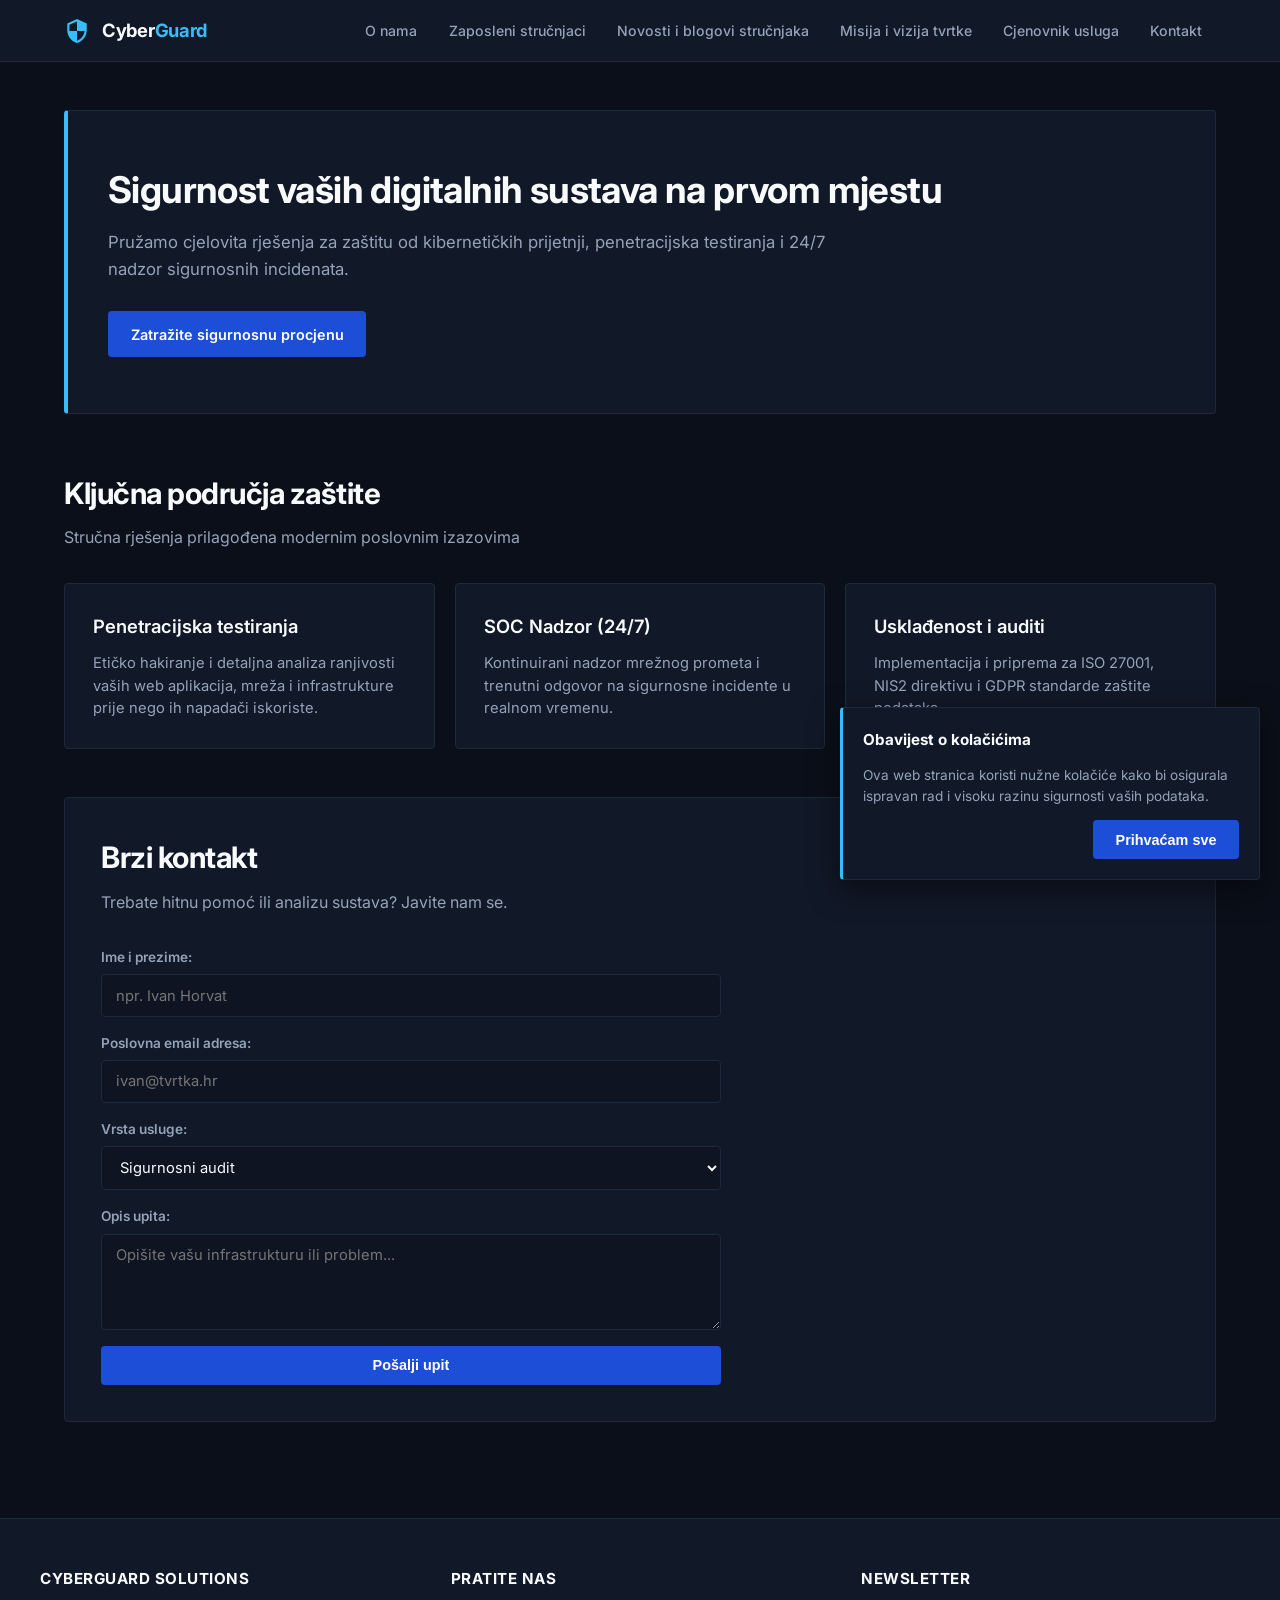
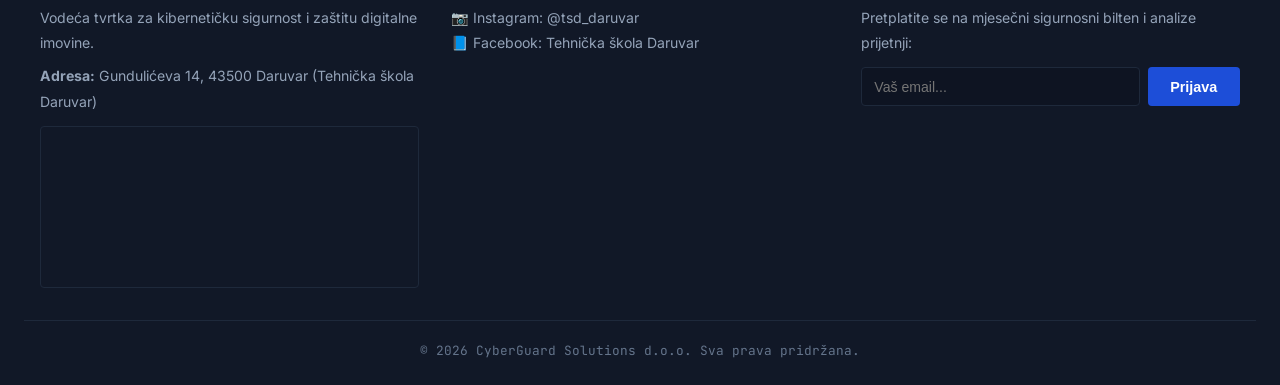
==== index.html @ 1fa0514a "Dodan kostur front enda stranice." ====
<!DOCTYPE html>
<html lang="hr">
<head>
  <meta charset="UTF-8">
  <meta name="viewport" content="width=device-width, initial-scale=1.0">
  <title>CyberGuard Solutions | Informacijska Sigurnost</title>
  <link rel="stylesheet" href="css/style.css">
</head>
<body>

  <!-- Zaglavlje s logotipom i navigacijom -->
  <header>
    <div class="header-container">
      <a href="index.html" class="logo-link">
        <svg viewBox="0 0 24 24">
          <path d="M12 1L3 5v6c0 5.55 3.84 10.74 9 12 5.16-1.26 9-6.45 9-12V5l-9-4zm0 10.99h7c-.53 4.12-3.28 7.79-7 8.94V12H5V6.3l7-3.11v8.8z"/>
        </svg>
        <span>Cyber<span class="logo-highlight">Guard</span></span>
      </a>
      <nav>
        <ul>
          <li><a href="o-nama.html">O nama</a></li>
          <li><a href="strucnjaci.html">Zaposleni stručnjaci</a></li>
          <li><a href="novosti.html">Novosti i blogovi stručnjaka</a></li>
          <li><a href="misija-vizija.html">Misija i vizija tvrtke</a></li>
          <li><a href="cjenik.html">Cjenovnik usluga</a></li>
          <li><a href="kontakt.html">Kontakt</a></li>
        </ul>
      </nav>
    </div>
  </header>

  <main>
    <!-- Hero sekcija -->
    <section class="hero">
      <h1>Sigurnost vaših digitalnih sustava na prvom mjestu</h1>
      <p>Pružamo cjelovita rješenja za zaštitu od kibernetičkih prijetnji, penetracijska testiranja i 24/7 nadzor sigurnosnih incidenata.</p>
      <a href="kontakt.html" class="btn">Zatražite sigurnosnu procjenu</a>
    </section>

    <!-- Sažetak ključnih područja -->
    <h2 class="section-title">Ključna područja zaštite</h2>
    <p class="section-subtitle">Stručna rješenja prilagođena modernim poslovnim izazovima</p>

    <div class="grid-container">
      <div class="card">
        <h3>Penetracijska testiranja</h3>
        <p>Etičko hakiranje i detaljna analiza ranjivosti vaših web aplikacija, mreža i infrastrukture prije nego ih napadači iskoriste.</p>
      </div>
      <div class="card">
        <h3>SOC Nadzor (24/7)</h3>
        <p>Kontinuirani nadzor mrežnog prometa i trenutni odgovor na sigurnosne incidente u realnom vremenu.</p>
      </div>
      <div class="card">
        <h3>Usklađenost i auditi</h3>
        <p>Implementacija i priprema za ISO 27001, NIS2 direktivu i GDPR standarde zaštite podataka.</p>
      </div>
    </div>

    <!-- Funkcionalna kontakt forma prije podnožja -->
    <section class="form-section">
      <h2 class="section-title">Brzi kontakt</h2>
      <p class="section-subtitle">Trebate hitnu pomoć ili analizu sustava? Javite nam se.</p>
      <form class="contact-form">
        <div class="form-group">
          <label for="name">Ime i prezime:</label>
          <input type="text" id="name" name="name" required placeholder="npr. Ivan Horvat">
        </div>
        <div class="form-group">
          <label for="email">Poslovna email adresa:</label>
          <input type="email" id="email" name="email" required placeholder="ivan@tvrtka.hr">
        </div>
        <div class="form-group">
          <label for="service">Vrsta usluge:</label>
          <select id="service" name="service">
            <option value="audit">Sigurnosni audit</option>
            <option value="pentest">Penetracijsko testiranje</option>
            <option value="soc">24/7 Nadzor</option>
            <option value="drugo">Ostali upiti</option>
          </select>
        </div>
        <div class="form-group">
          <label for="message">Opis upita:</label>
          <textarea id="message" name="message" rows="4" required placeholder="Opišite vašu infrastrukturu ili problem..."></textarea>
        </div>
        <button type="submit" class="btn">Pošalji upit</button>
      </form>
    </section>
  </main>

  <!-- Podnožje -->
    <!-- Podnožje -->
  <footer>
    <div class="footer-container">
      <div class="footer-col">
        <h4>CyberGuard Solutions</h4>
        <p>Vodeća tvrtka za kibernetičku sigurnost i zaštitu digitalne imovine.</p>
        <p style="margin-top: 0.5rem;">
          <strong>Adresa:</strong> Gundulićeva 14, 43500 Daruvar (Tehnička škola Daruvar)
        </p>
        <div class="footer-map-container">
          <iframe src="https://www.google.com/maps/embed?pb=!1m18!1m12!1m3!1d2791.671725464257!2d17.21841251270514!3d45.597143570955886!2m3!1f0!2f0!3f0!3m2!1i1024!2i768!4f13.1!3m3!1m2!1s0x476798b3c16f69d3%3A0x9ad0d9698a09a02!2sTehni%C4%8Dka%20%C5%A1kola%20Daruvar!5e0!3m2!1shr!2shr!4v1789415130025!5m2!1shr!2shr" style="border:0;" allowfullscreen="" loading="lazy" referrerpolicy="strict-origin-when-cross-origin"></iframe>
        </div>
      </div>

      <div class="footer-col">
        <h4>Pratite nas</h4>
        <p>
          <a href="https://www.instagram.com/tsd_daruvar/" target="_blank" rel="noopener noreferrer">
            📷 Instagram: @tsd_daruvar
          </a>
        </p>
        <p>
          <a href="https://www.facebook.com/tsdaruvar/" target="_blank" rel="noopener noreferrer">
            📘 Facebook: Tehnička škola Daruvar
          </a>
        </p>
      </div>

      <div class="footer-col">
        <h4>Newsletter</h4>
        <p>Pretplatite se na mjesečni sigurnosni bilten i analize prijetnji:</p>
        <form class="newsletter-form">
          <input type="email" placeholder="Vaš email..." required>
          <button type="submit" class="btn">Prijava</button>
        </form>
      </div>
    </div>
    <div class="footer-bottom">
      <p>&copy; 2026 CyberGuard Solutions d.o.o. Sva prava pridržana.</p>
    </div>
  </footer>


  <!-- Obvezni kolačići -->
  <aside id="cookie-banner" class="cookie-banner">
    <h4>Obavijest o kolačićima</h4>
    <p>Ova web stranica koristi nužne kolačiće kako bi osigurala ispravan rad i visoku razinu sigurnosti vaših podataka.</p>
    <div class="cookie-actions">
      <button id="accept-cookies" class="btn">Prihvaćam sve</button>
    </div>
  </aside>

  <script src="js/script.js"></script>
</body>
</html>
---- css/style.css ----
@import url('https://fonts.googleapis.com/css2?family=Inter:wght@400;500;600;700&family=JetBrains+Mono:wght@400;500;700&display=swap');

:root {
  /* Stroga enterprise paleta: tamni ugljen, duboki škriljevac i precizna signalno plava */
  --bg-primary: #0b0f19;
  --bg-surface: #111827;
  --bg-surface-elevated: #1a2234;
  --bg-input: #0e1422;

  --accent-primary: #1d4ed8;       /* Duboka industrijska plava */
  --accent-highlight: #38bdf8;     /* Tehnička plava za detalje i linkove */
  --accent-border: #1e293b;

  --text-primary: #f8fafc;
  --text-secondary: #94a3b8;
  --text-muted: #64748b;

  --font-sans: 'Inter', -apple-system, BlinkMacSystemFont, 'Segoe UI', Roboto, sans-serif;
  --font-mono: 'JetBrains Mono', Consolas, monospace;
}

* {
  box-sizing: border-box;
  margin: 0;
  padding: 0;
}

body {
  font-family: var(--font-sans);
  background-color: var(--bg-primary);
  color: var(--text-primary);
  line-height: 1.6;
  display: flex;
  flex-direction: column;
  min-height: 100vh;
  -webkit-font-smoothing: antialiased;
}

/* 1. Header i navigacija - čist, čistokrvan enterprise layout */
header {
  background-color: var(--bg-surface);
  border-bottom: 1px solid var(--accent-border);
  position: sticky;
  top: 0;
  z-index: 100;
}

.header-container {
  max-width: 1200px;
  margin: 0 auto;
  display: flex;
  justify-content: space-between;
  align-items: center;
  padding: 1rem 1.5rem;
}

.logo-link {
  display: flex;
  align-items: center;
  gap: 0.75rem;
  text-decoration: none;
  color: var(--text-primary);
  font-weight: 700;
  font-size: 1.15rem;
  letter-spacing: -0.3px;
}

.logo-link svg {
  width: 26px;
  height: 26px;
  fill: var(--accent-highlight);
}

.logo-highlight {
  color: var(--accent-highlight);
}

nav ul {
  display: flex;
  list-style: none;
  gap: 0.25rem;
  flex-wrap: wrap;
}

nav a {
  text-decoration: none;
  color: var(--text-secondary);
  font-weight: 500;
  font-size: 0.88rem;
  padding: 0.5rem 0.85rem;
  border-radius: 4px;
  transition: color 0.15s ease, background-color 0.15s ease;
}

nav a:hover {
  color: var(--text-primary);
  background-color: var(--accent-border);
}

nav a.active {
  color: #ffffff;
  background-color: var(--accent-primary);
}

/* 2. Glavni raspored */
main {
  flex: 1;
  max-width: 1200px;
  width: 100%;
  margin: 0 auto;
  padding: 3rem 1.5rem;
}

.section-title {
  font-size: 1.85rem;
  font-weight: 700;
  color: var(--text-primary);
  margin-bottom: 0.5rem;
  letter-spacing: -0.5px;
}

.section-subtitle {
  color: var(--text-secondary);
  margin-bottom: 2rem;
  font-size: 1rem;
}

/* 3. Hero sekcija - fokusirana i ozbiljna, bez šarenih balona */
.hero {
  background-color: var(--bg-surface);
  border: 1px solid var(--accent-border);
  border-left: 4px solid var(--accent-highlight);
  border-radius: 4px;
  padding: 3.5rem 2.5rem;
  margin-bottom: 3.5rem;
}

.hero h1 {
  font-size: 2.3rem;
  font-weight: 700;
  line-height: 1.25;
  margin-bottom: 1rem;
  color: var(--text-primary);
  letter-spacing: -0.6px;
}

.hero p {
  font-size: 1.05rem;
  color: var(--text-secondary);
  max-width: 750px;
  margin-bottom: 1.75rem;
}

/* 4. Gumbi */
.btn {
  display: inline-flex;
  align-items: center;
  justify-content: center;
  background-color: var(--accent-primary);
  color: #ffffff;
  padding: 0.65rem 1.35rem;
  font-weight: 600;
  font-size: 0.9rem;
  border-radius: 4px;
  text-decoration: none;
  border: 1px solid transparent;
  cursor: pointer;
  transition: background-color 0.15s ease, border-color 0.15s ease;
}

.btn:hover {
  background-color: #1e40af;
  border-color: var(--accent-highlight);
}

/* 5. Kartice - ravni rubovi i precizni obrubi */
.grid-container {
  display: grid;
  grid-template-columns: repeat(auto-fit, minmax(320px, 1fr));
  gap: 1.25rem;
  margin-bottom: 3rem;
}

.card {
  background-color: var(--bg-surface);
  border: 1px solid var(--accent-border);
  border-radius: 4px;
  padding: 1.75rem;
  transition: border-color 0.2s ease, background-color 0.2s ease;
}

.card:hover {
  border-color: var(--text-muted);
  background-color: var(--bg-surface-elevated);
}

.card h3 {
  color: var(--text-primary);
  margin-bottom: 0.65rem;
  font-size: 1.15rem;
  font-weight: 600;
}

.card p {
  color: var(--text-secondary);
  font-size: 0.92rem;
  line-height: 1.55;
}

.card small {
  font-family: var(--font-mono);
  font-size: 0.8rem;
  color: var(--accent-highlight) !important;
}

/* 6. Forme */
.form-section {
  background-color: var(--bg-surface);
  border: 1px solid var(--accent-border);
  border-radius: 4px;
  padding: 2.25rem;
  margin-bottom: 3rem;
}

.contact-form {
  display: grid;
  gap: 1rem;
  max-width: 620px;
}

.form-group {
  display: flex;
  flex-direction: column;
  gap: 0.35rem;
}

.form-group label {
  font-size: 0.85rem;
  font-weight: 600;
  color: var(--text-secondary);
}

.form-group input,
.form-group textarea,
.form-group select {
  background-color: var(--bg-input);
  border: 1px solid var(--accent-border);
  border-radius: 4px;
  padding: 0.7rem 0.9rem;
  color: var(--text-primary);
  font-family: inherit;
  font-size: 0.92rem;
  transition: border-color 0.15s ease;
}

.form-group input:focus,
.form-group textarea:focus,
.form-group select:focus {
  outline: none;
  border-color: var(--accent-highlight);
}

/* 7. Cjenik kartice */
.price-card {
  border-top: 3px solid var(--accent-highlight);
  display: flex;
  flex-direction: column;
}

.price-tag {
  font-size: 2rem;
  font-weight: 700;
  color: var(--text-primary);
  margin: 1rem 0;
  font-family: var(--font-mono);
}

.price-card ul {
  list-style: none;
  margin: 1.25rem 0 1.75rem;
  text-align: left;
  flex: 1;
}

.price-card li {
  padding: 0.45rem 0;
  border-bottom: 1px solid var(--accent-border);
  color: var(--text-secondary);
  font-size: 0.88rem;
  display: flex;
  align-items: center;
  gap: 0.5rem;
}

.price-card li::before {
  content: "→";
  color: var(--accent-highlight);
  font-family: var(--font-mono);
}

/* 8. Karta */
.map-container,
.footer-map-container {
  border: 1px solid var(--accent-border);
  border-radius: 4px;
  overflow: hidden;
  margin-top: 0.75rem;
}

.map-container iframe {
  width: 100% !important;
  height: 360px !important;
  display: block;
}

.footer-map-container iframe {
  width: 100% !important;
  height: 160px !important;
  display: block;
}

/* 9. Podnožje */
footer {
  background-color: var(--bg-surface);
  border-top: 1px solid var(--accent-border);
  padding: 3rem 1.5rem 1.5rem;
  margin-top: auto;
}

.footer-container {
  max-width: 1200px;
  margin: 0 auto;
  display: grid;
  grid-template-columns: repeat(auto-fit, minmax(260px, 1fr));
  gap: 2rem;
  margin-bottom: 2rem;
}

.footer-col h4 {
  color: var(--text-primary);
  margin-bottom: 0.85rem;
  font-size: 0.95rem;
  font-weight: 700;
  text-transform: uppercase;
  letter-spacing: 0.5px;
}

.footer-col p,
.footer-col a {
  color: var(--text-secondary);
  font-size: 0.88rem;
  text-decoration: none;
  line-height: 1.8;
}

.footer-col a:hover {
  color: var(--accent-highlight);
  text-decoration: underline;
}

.newsletter-form {
  display: flex;
  gap: 0.5rem;
  margin-top: 0.75rem;
}

.newsletter-form input {
  background-color: var(--bg-input);
  border: 1px solid var(--accent-border);
  border-radius: 4px;
  padding: 0.6rem 0.75rem;
  color: var(--text-primary);
  flex: 1;
  font-size: 0.88rem;
}

.newsletter-form input:focus {
  outline: none;
  border-color: var(--accent-highlight);
}

.footer-bottom {
  border-top: 1px solid var(--accent-border);
  padding-top: 1.25rem;
  text-align: center;
  font-size: 0.8rem;
  color: var(--text-muted);
  font-family: var(--font-mono);
}

/* 10. Kolačići */
.cookie-banner {
  position: fixed;
  bottom: 1.25rem;
  right: 1.25rem;
  max-width: 420px;
  background-color: var(--bg-surface);
  border: 1px solid var(--accent-border);
  border-left: 3px solid var(--accent-highlight);
  padding: 1.25rem;
  border-radius: 4px;
  box-shadow: 0 10px 30px rgba(0, 0, 0, 0.5);
  z-index: 1000;
  display: flex;
  flex-direction: column;
  gap: 0.75rem;
}

.cookie-banner h4 {
  font-size: 0.95rem;
  color: var(--text-primary);
}

.cookie-banner p {
  font-size: 0.85rem;
  color: var(--text-secondary);
}

.cookie-actions {
  display: flex;
  justify-content: flex-end;
}

.hidden {
  display: none !important;
}

/* Responzivnost */
@media (max-width: 768px) {
  .header-container {
    flex-direction: column;
    align-items: flex-start;
    gap: 1rem;
  }
  .hero {
    padding: 2rem 1.25rem;
  }
  .hero h1 {
    font-size: 1.75rem;
  }
}
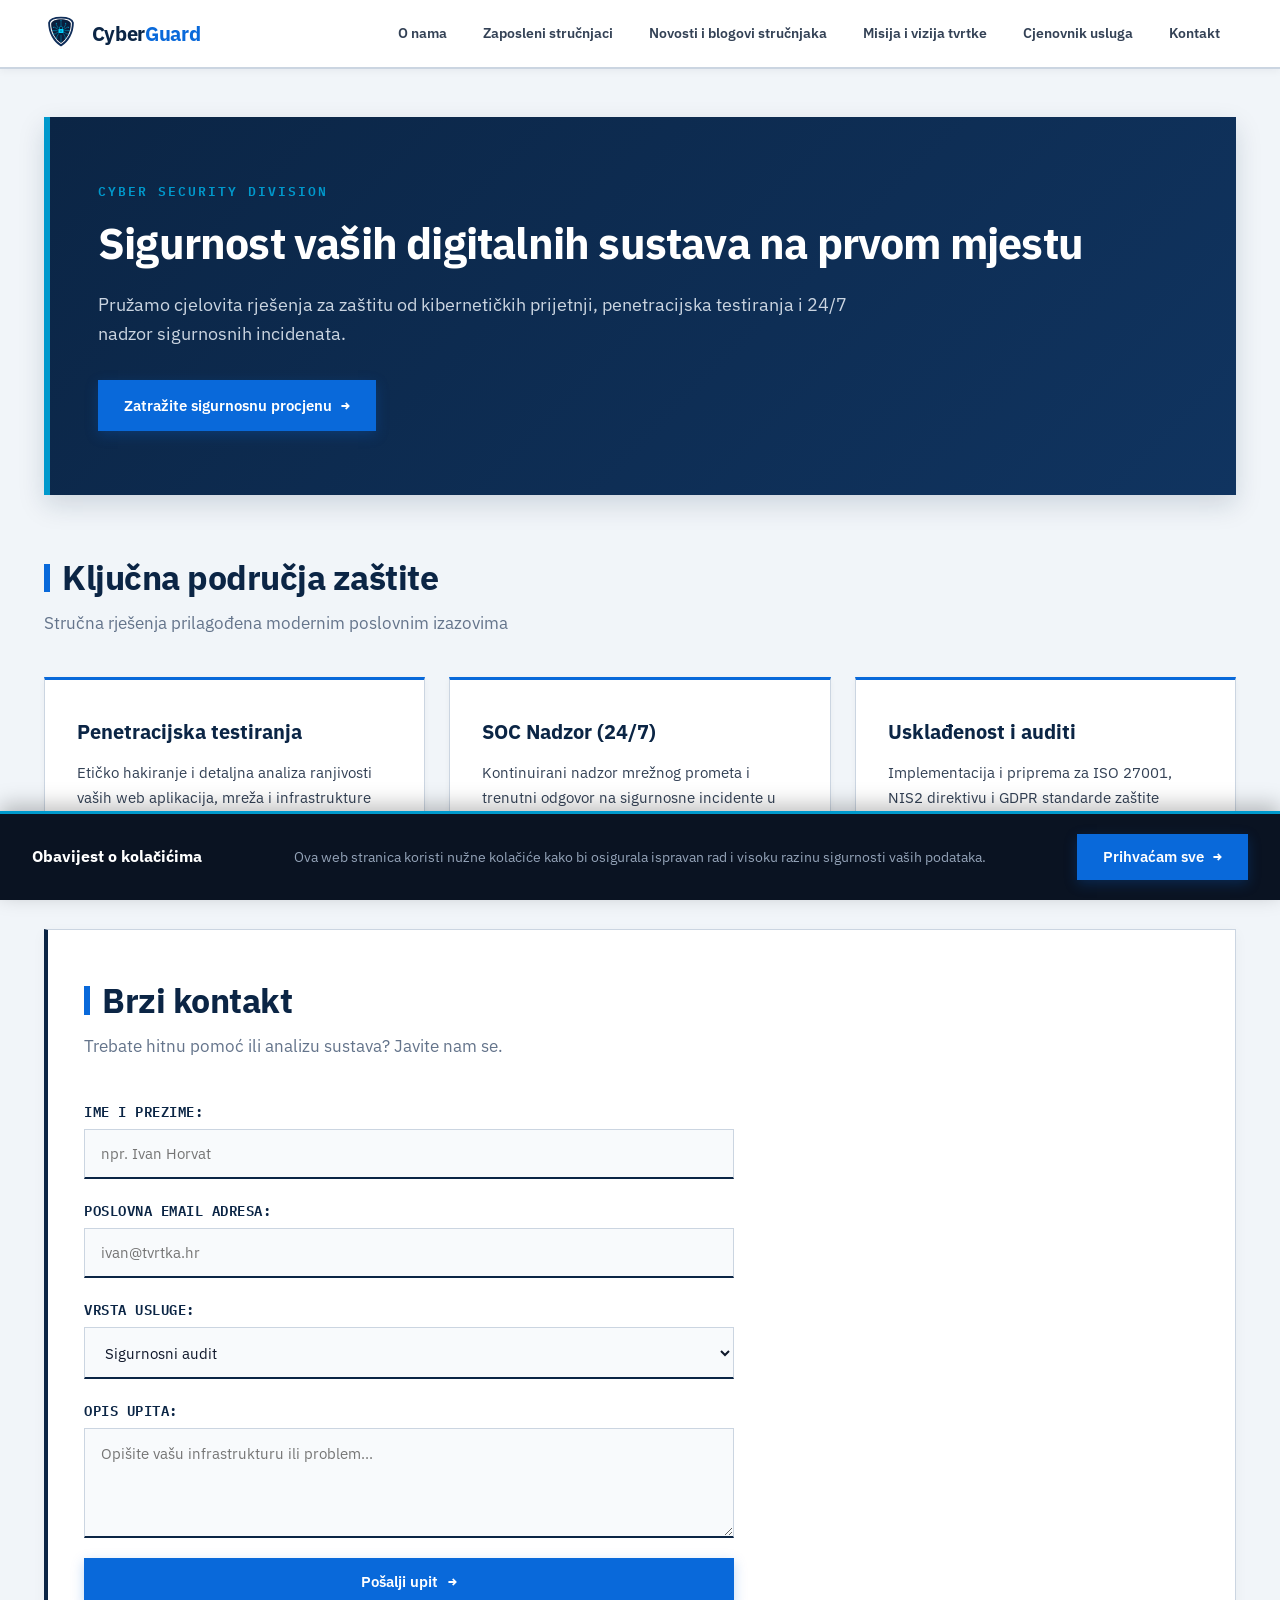
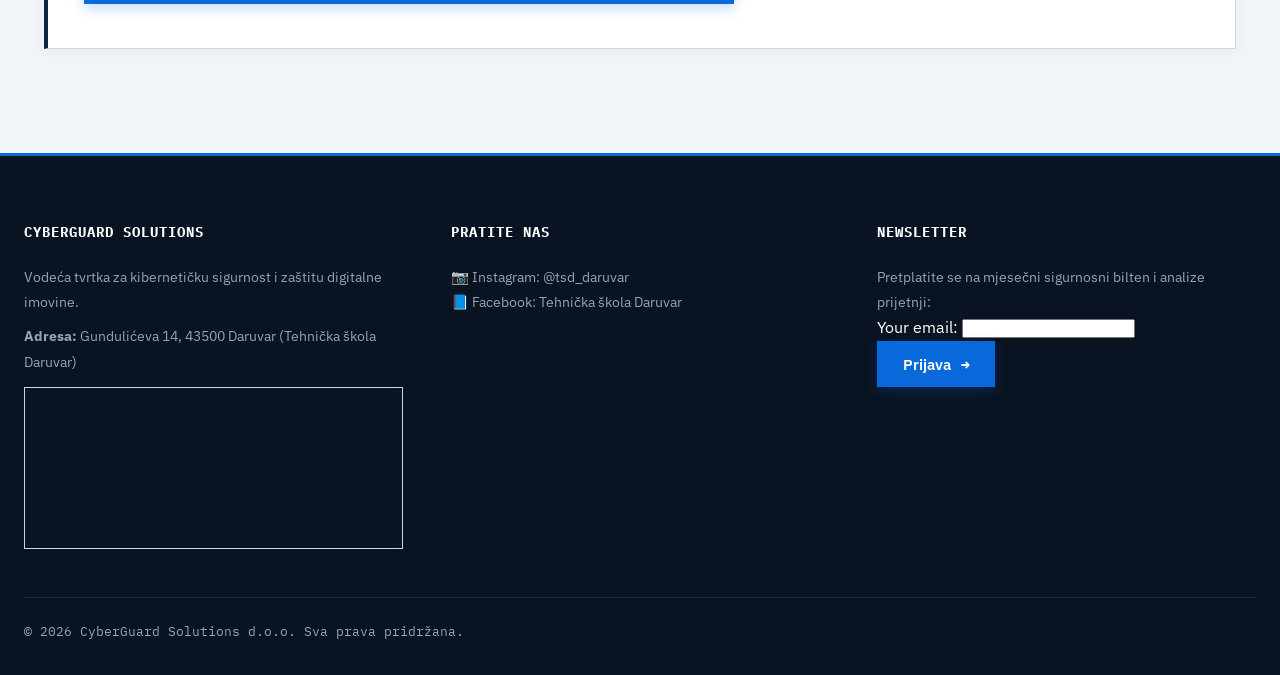
==== commit bb092f40: "proradio formspree" ====
--- a/index.html
+++ b/index.html
@@ -4,6 +4,7 @@
   <meta charset="UTF-8">
   <meta name="viewport" content="width=device-width, initial-scale=1.0">
   <title>CyberGuard Solutions | Informacijska Sigurnost</title>
+  <link rel="icon" type="image/svg+xml" href="img/cyberguard-logo.svg">
   <link rel="stylesheet" href="css/style.css">
 </head>
 <body>
@@ -12,9 +13,7 @@
   <header>
     <div class="header-container">
       <a href="index.html" class="logo-link">
-        <svg viewBox="0 0 24 24">
-          <path d="M12 1L3 5v6c0 5.55 3.84 10.74 9 12 5.16-1.26 9-6.45 9-12V5l-9-4zm0 10.99h7c-.53 4.12-3.28 7.79-7 8.94V12H5V6.3l7-3.11v8.8z"/>
-        </svg>
+        <img src="img/cyberguard-logo.svg" alt="CyberGuard Logo" class="site-logo">
         <span>Cyber<span class="logo-highlight">Guard</span></span>
       </a>
       <nav>
@@ -120,8 +119,14 @@
       <div class="footer-col">
         <h4>Newsletter</h4>
         <p>Pretplatite se na mjesečni sigurnosni bilten i analize prijetnji:</p>
-        <form class="newsletter-form">
-          <input type="email" placeholder="Vaš email..." required>
+        <form
+        action="https://formspree.io/f/xgavklve"
+        method="POST"
+      >
+        <label>
+          Your email:
+          <input type="email" name="email">
+        </label>
           <button type="submit" class="btn">Prijava</button>
         </form>
       </div>
--- a/css/style.css
+++ b/css/style.css
@@ -1,22 +1,31 @@
-@import url('https://fonts.googleapis.com/css2?family=Inter:wght@400;500;600;700&family=JetBrains+Mono:wght@400;500;700&display=swap');
+@import url('https://fonts.googleapis.com/css2?family=IBM+Plex+Mono:wght@400;500;600&family=IBM+Plex+Sans:wght@400;500;600;700&display=swap');
 
 :root {
-  /* Stroga enterprise paleta: tamni ugljen, duboki škriljevac i precizna signalno plava */
-  --bg-primary: #0b0f19;
-  --bg-surface: #111827;
-  --bg-surface-elevated: #1a2234;
-  --bg-input: #0e1422;
-
-  --accent-primary: #1d4ed8;       /* Duboka industrijska plava */
-  --accent-highlight: #38bdf8;     /* Tehnička plava za detalje i linkove */
-  --accent-border: #1e293b;
-
-  --text-primary: #f8fafc;
-  --text-secondary: #94a3b8;
+  /* Meka hladna paleta (umjesto blještave bijele) */
+  --bg-page: #f1f5f9;              /* Ugodna tehnička slate podloga */
+  --bg-surface: #ffffff;           /* Čisti paneli za sadržaj */
+  --bg-surface-subtle: #e2e8f0;    /* Sekundarni elementi i polja */
+  --bg-dark: #0a1322;              /* Duboka tamnoplava za podnožje */
+
+  /* Brend boje usklađene s novim logotipom */
+  --brand-navy: #0b2545;
+  --brand-blue: #0969da;
+  --brand-cyan: #0099cc;
+  --brand-hover: #0550ae;
+
+  /* Tipografija i tekst */
+  --text-main: #0f172a;
+  --text-body: #334155;
   --text-muted: #64748b;
-
-  --font-sans: 'Inter', -apple-system, BlinkMacSystemFont, 'Segoe UI', Roboto, sans-serif;
-  --font-mono: 'JetBrains Mono', Consolas, monospace;
+  --text-light: #ffffff;
+  --text-light-muted: #94a3b8;
+
+  /* Obrubi */
+  --border-color: #cbd5e1;
+  --border-subtle: #e2e8f0;
+
+  --font-sans: 'IBM Plex Sans', -apple-system, BlinkMacSystemFont, sans-serif;
+  --font-mono: 'IBM Plex Mono', Consolas, monospace;
 }
 
 * {
@@ -27,8 +36,8 @@
 
 body {
   font-family: var(--font-sans);
-  background-color: var(--bg-primary);
-  color: var(--text-primary);
+  background-color: var(--bg-page);
+  color: var(--text-main);
   line-height: 1.6;
   display: flex;
   flex-direction: column;
@@ -36,119 +45,156 @@
   -webkit-font-smoothing: antialiased;
 }
 
-/* 1. Header i navigacija - čist, čistokrvan enterprise layout */
+/* 1. Header i navigacija */
 header {
   background-color: var(--bg-surface);
-  border-bottom: 1px solid var(--accent-border);
+  border-bottom: 2px solid var(--border-color);
   position: sticky;
   top: 0;
   z-index: 100;
+  box-shadow: 0 2px 8px rgba(15, 23, 42, 0.05);
 }
 
 .header-container {
-  max-width: 1200px;
+  max-width: 1240px;
   margin: 0 auto;
   display: flex;
   justify-content: space-between;
   align-items: center;
-  padding: 1rem 1.5rem;
+  padding: 0 1.5rem;
+  height: 4.2rem;
 }
 
 .logo-link {
   display: flex;
   align-items: center;
-  gap: 0.75rem;
+  gap: 0.85rem;
   text-decoration: none;
-  color: var(--text-primary);
-  font-weight: 700;
-  font-size: 1.15rem;
+  color: var(--brand-navy);
+  font-weight: 700;
+  font-size: 1.25rem;
   letter-spacing: -0.3px;
 }
 
+.site-logo {
+  width: 34px;
+  height: 38px;
+  display: block;
+  object-fit: contain;
+}
+
 .logo-link svg {
-  width: 26px;
-  height: 26px;
-  fill: var(--accent-highlight);
+  width: 28px;
+  height: 28px;
+  fill: var(--brand-blue);
 }
 
 .logo-highlight {
-  color: var(--accent-highlight);
+  color: var(--brand-blue);
 }
 
 nav ul {
   display: flex;
   list-style: none;
+  height: 4.2rem;
   gap: 0.25rem;
-  flex-wrap: wrap;
 }
 
 nav a {
+  display: inline-flex;
+  align-items: center;
+  height: 100%;
   text-decoration: none;
-  color: var(--text-secondary);
-  font-weight: 500;
-  font-size: 0.88rem;
-  padding: 0.5rem 0.85rem;
-  border-radius: 4px;
-  transition: color 0.15s ease, background-color 0.15s ease;
+  color: var(--text-body);
+  font-weight: 600;
+  font-size: 0.9rem;
+  padding: 0 1rem;
+  border-bottom: 3px solid transparent;
+  transition: all 0.2s ease;
 }
 
 nav a:hover {
-  color: var(--text-primary);
-  background-color: var(--accent-border);
+  color: var(--brand-blue);
+  background-color: rgba(9, 105, 218, 0.05);
 }
 
 nav a.active {
-  color: #ffffff;
-  background-color: var(--accent-primary);
+  color: var(--brand-blue);
+  border-bottom-color: var(--brand-blue);
+  background-color: rgba(9, 105, 218, 0.06);
 }
 
 /* 2. Glavni raspored */
 main {
   flex: 1;
-  max-width: 1200px;
+  max-width: 1240px;
   width: 100%;
   margin: 0 auto;
   padding: 3rem 1.5rem;
 }
 
 .section-title {
-  font-size: 1.85rem;
-  font-weight: 700;
-  color: var(--text-primary);
-  margin-bottom: 0.5rem;
+  font-size: 2.1rem;
+  font-weight: 700;
+  color: var(--brand-navy);
   letter-spacing: -0.5px;
+  display: flex;
+  align-items: center;
+  gap: 0.75rem;
+}
+
+.section-title::before {
+  content: "";
+  display: inline-block;
+  width: 6px;
+  height: 1.8rem;
+  background-color: var(--brand-blue);
 }
 
 .section-subtitle {
-  color: var(--text-secondary);
+  color: var(--text-muted);
+  font-size: 1.05rem;
+  margin-top: 0.35rem;
+  margin-bottom: 2.5rem;
+}
+
+/* 3. Hero sekcija - dinamična s mekom plavkastom pozadinom */
+.hero {
+  background: linear-gradient(135deg, #0b2545 0%, #103460 100%);
+  color: #ffffff;
+  padding: 4rem 3rem;
+  margin-bottom: 3.5rem;
+  border-left: 6px solid var(--brand-cyan);
+  box-shadow: 0 10px 25px rgba(11, 37, 69, 0.15);
+  position: relative;
+}
+
+.hero::before {
+  content: "CYBER SECURITY DIVISION";
+  display: block;
+  font-family: var(--font-mono);
+  font-size: 0.8rem;
+  letter-spacing: 2px;
+  color: var(--brand-cyan);
+  margin-bottom: 1rem;
+  font-weight: 600;
+}
+
+.hero h1 {
+  font-size: 2.7rem;
+  font-weight: 700;
+  line-height: 1.2;
+  margin-bottom: 1.25rem;
+  letter-spacing: -0.8px;
+  color: #ffffff;
+}
+
+.hero p {
+  font-size: 1.15rem;
+  line-height: 1.6;
+  color: #cbd5e1;
+  max-width: 780px;
   margin-bottom: 2rem;
-  font-size: 1rem;
-}
-
-/* 3. Hero sekcija - fokusirana i ozbiljna, bez šarenih balona */
-.hero {
-  background-color: var(--bg-surface);
-  border: 1px solid var(--accent-border);
-  border-left: 4px solid var(--accent-highlight);
-  border-radius: 4px;
-  padding: 3.5rem 2.5rem;
-  margin-bottom: 3.5rem;
-}
-
-.hero h1 {
-  font-size: 2.3rem;
-  font-weight: 700;
-  line-height: 1.25;
-  margin-bottom: 1rem;
-  color: var(--text-primary);
-  letter-spacing: -0.6px;
-}
-
-.hero p {
-  font-size: 1.05rem;
-  color: var(--text-secondary);
-  max-width: 750px;
-  margin-bottom: 1.75rem;
 }
 
 /* 4. Gumbi */
@@ -156,160 +202,182 @@
   display: inline-flex;
   align-items: center;
   justify-content: center;
-  background-color: var(--accent-primary);
-  color: #ffffff;
-  padding: 0.65rem 1.35rem;
+  gap: 0.6rem;
+  background-color: var(--brand-blue);
+  color: #ffffff;
+  padding: 0.85rem 1.6rem;
+  font-family: var(--font-sans);
   font-weight: 600;
-  font-size: 0.9rem;
-  border-radius: 4px;
+  font-size: 0.92rem;
+  border: none;
   text-decoration: none;
-  border: 1px solid transparent;
   cursor: pointer;
-  transition: background-color 0.15s ease, border-color 0.15s ease;
+  box-shadow: 0 4px 12px rgba(9, 105, 218, 0.25);
+  transition: all 0.2s ease;
+}
+
+.btn::after {
+  content: "→";
+  font-family: var(--font-mono);
+  font-weight: bold;
 }
 
 .btn:hover {
-  background-color: #1e40af;
-  border-color: var(--accent-highlight);
-}
-
-/* 5. Kartice - ravni rubovi i precizni obrubi */
+  background-color: var(--brand-hover);
+  box-shadow: 0 6px 16px rgba(9, 105, 218, 0.35);
+  transform: translateY(-1px);
+}
+
+/* 5. Kartice - čisti bijeli paneli na slate pozadini s plavim vrhom */
 .grid-container {
   display: grid;
   grid-template-columns: repeat(auto-fit, minmax(320px, 1fr));
-  gap: 1.25rem;
-  margin-bottom: 3rem;
+  gap: 1.5rem;
+  margin-bottom: 3.5rem;
 }
 
 .card {
   background-color: var(--bg-surface);
-  border: 1px solid var(--accent-border);
-  border-radius: 4px;
-  padding: 1.75rem;
-  transition: border-color 0.2s ease, background-color 0.2s ease;
+  border: 1px solid var(--border-color);
+  border-top: 3px solid var(--brand-blue);
+  padding: 2.25rem 2rem;
+  box-shadow: 0 2px 6px rgba(15, 23, 42, 0.04);
+  transition: transform 0.2s ease, box-shadow 0.2s ease, border-top-color 0.2s ease;
+  display: flex;
+  flex-direction: column;
 }
 
 .card:hover {
-  border-color: var(--text-muted);
-  background-color: var(--bg-surface-elevated);
+  transform: translateY(-3px);
+  border-top-color: var(--brand-cyan);
+  box-shadow: 0 10px 20px rgba(15, 23, 42, 0.08);
 }
 
 .card h3 {
-  color: var(--text-primary);
-  margin-bottom: 0.65rem;
-  font-size: 1.15rem;
+  font-size: 1.25rem;
+  font-weight: 700;
+  color: var(--brand-navy);
+  margin-bottom: 0.75rem;
+}
+
+.card p {
+  color: var(--text-body);
+  font-size: 0.95rem;
+  line-height: 1.65;
+}
+
+.card small {
+  font-family: var(--font-mono);
+  font-size: 0.78rem;
+  color: var(--brand-blue) !important;
   font-weight: 600;
-}
-
-.card p {
-  color: var(--text-secondary);
-  font-size: 0.92rem;
-  line-height: 1.55;
-}
-
-.card small {
-  font-family: var(--font-mono);
-  font-size: 0.8rem;
-  color: var(--accent-highlight) !important;
 }
 
 /* 6. Forme */
 .form-section {
   background-color: var(--bg-surface);
-  border: 1px solid var(--accent-border);
-  border-radius: 4px;
-  padding: 2.25rem;
-  margin-bottom: 3rem;
+  border: 1px solid var(--border-color);
+  border-left: 4px solid var(--brand-navy);
+  padding: 2.75rem 2.25rem;
+  margin-bottom: 3.5rem;
+  box-shadow: 0 4px 14px rgba(15, 23, 42, 0.04);
 }
 
 .contact-form {
   display: grid;
-  gap: 1rem;
-  max-width: 620px;
+  gap: 1.25rem;
+  max-width: 650px;
 }
 
 .form-group {
   display: flex;
   flex-direction: column;
-  gap: 0.35rem;
+  gap: 0.45rem;
 }
 
 .form-group label {
   font-size: 0.85rem;
   font-weight: 600;
-  color: var(--text-secondary);
+  color: var(--brand-navy);
+  text-transform: uppercase;
+  letter-spacing: 0.5px;
+  font-family: var(--font-mono);
 }
 
 .form-group input,
 .form-group textarea,
 .form-group select {
-  background-color: var(--bg-input);
-  border: 1px solid var(--accent-border);
-  border-radius: 4px;
-  padding: 0.7rem 0.9rem;
-  color: var(--text-primary);
-  font-family: inherit;
-  font-size: 0.92rem;
-  transition: border-color 0.15s ease;
+  background-color: #f8fafc;
+  border: 1px solid var(--border-color);
+  border-bottom: 2px solid var(--brand-navy);
+  padding: 0.85rem 1rem;
+  color: var(--text-main);
+  font-family: var(--font-sans);
+  font-size: 0.95rem;
+  transition: all 0.2s ease;
 }
 
 .form-group input:focus,
 .form-group textarea:focus,
 .form-group select:focus {
   outline: none;
-  border-color: var(--accent-highlight);
+  background-color: #ffffff;
+  border-color: var(--brand-blue);
+  border-bottom-color: var(--brand-blue);
+  box-shadow: 0 0 0 3px rgba(9, 105, 218, 0.12);
 }
 
 /* 7. Cjenik kartice */
 .price-card {
-  border-top: 3px solid var(--accent-highlight);
-  display: flex;
-  flex-direction: column;
+  border-top: 4px solid var(--brand-navy);
+}
+
+.price-card:hover {
+  border-top-color: var(--brand-blue);
 }
 
 .price-tag {
-  font-size: 2rem;
-  font-weight: 700;
-  color: var(--text-primary);
-  margin: 1rem 0;
+  font-size: 2.3rem;
+  font-weight: 700;
+  color: var(--brand-navy);
+  margin: 1.25rem 0;
   font-family: var(--font-mono);
 }
 
 .price-card ul {
   list-style: none;
-  margin: 1.25rem 0 1.75rem;
-  text-align: left;
+  margin: 1.5rem 0 2rem;
   flex: 1;
 }
 
 .price-card li {
-  padding: 0.45rem 0;
-  border-bottom: 1px solid var(--accent-border);
-  color: var(--text-secondary);
-  font-size: 0.88rem;
-  display: flex;
-  align-items: center;
-  gap: 0.5rem;
+  padding: 0.6rem 0;
+  border-bottom: 1px solid var(--border-subtle);
+  color: var(--text-body);
+  font-size: 0.9rem;
+  display: flex;
+  align-items: center;
+  gap: 0.6rem;
 }
 
 .price-card li::before {
-  content: "→";
-  color: var(--accent-highlight);
-  font-family: var(--font-mono);
+  content: "✔";
+  color: var(--brand-blue);
+  font-size: 0.85rem;
 }
 
 /* 8. Karta */
 .map-container,
 .footer-map-container {
-  border: 1px solid var(--accent-border);
-  border-radius: 4px;
+  border: 1px solid var(--border-color);
   overflow: hidden;
   margin-top: 0.75rem;
+  box-shadow: 0 2px 8px rgba(0, 0, 0, 0.06);
 }
 
 .map-container iframe {
   width: 100% !important;
-  height: 360px !important;
+  height: 380px !important;
   display: block;
 }
 
@@ -319,123 +387,148 @@
   display: block;
 }
 
-/* 9. Podnožje */
+/* 9. Podnožje - tamnoplavo, autoritativno */
 footer {
-  background-color: var(--bg-surface);
-  border-top: 1px solid var(--accent-border);
-  padding: 3rem 1.5rem 1.5rem;
+  background-color: var(--bg-dark);
+  color: var(--text-light);
+  padding: 4rem 1.5rem 2rem;
   margin-top: auto;
+  border-top: 3px solid var(--brand-blue);
 }
 
 .footer-container {
-  max-width: 1200px;
+  max-width: 1240px;
   margin: 0 auto;
   display: grid;
   grid-template-columns: repeat(auto-fit, minmax(260px, 1fr));
-  gap: 2rem;
-  margin-bottom: 2rem;
+  gap: 3rem;
+  margin-bottom: 3rem;
 }
 
 .footer-col h4 {
-  color: var(--text-primary);
-  margin-bottom: 0.85rem;
-  font-size: 0.95rem;
+  color: #ffffff;
+  font-size: 0.9rem;
   font-weight: 700;
   text-transform: uppercase;
-  letter-spacing: 0.5px;
+  letter-spacing: 1px;
+  font-family: var(--font-mono);
+  margin-bottom: 1.25rem;
 }
 
 .footer-col p,
 .footer-col a {
-  color: var(--text-secondary);
-  font-size: 0.88rem;
+  color: var(--text-light-muted);
+  font-size: 0.9rem;
   text-decoration: none;
   line-height: 1.8;
+  transition: color 0.15s ease;
 }
 
 .footer-col a:hover {
-  color: var(--accent-highlight);
+  color: var(--brand-cyan);
   text-decoration: underline;
 }
 
 .newsletter-form {
   display: flex;
-  gap: 0.5rem;
-  margin-top: 0.75rem;
+  gap: 0;
+  margin-top: 1rem;
 }
 
 .newsletter-form input {
-  background-color: var(--bg-input);
-  border: 1px solid var(--accent-border);
-  border-radius: 4px;
-  padding: 0.6rem 0.75rem;
-  color: var(--text-primary);
+  background-color: #162438;
+  border: 1px solid #2a3c58;
+  padding: 0.75rem 1rem;
+  color: #ffffff;
   flex: 1;
-  font-size: 0.88rem;
+  font-size: 0.9rem;
 }
 
 .newsletter-form input:focus {
   outline: none;
-  border-color: var(--accent-highlight);
+  border-color: var(--brand-cyan);
+}
+
+.newsletter-form .btn {
+  padding: 0.75rem 1.25rem;
+  box-shadow: none;
 }
 
 .footer-bottom {
-  border-top: 1px solid var(--accent-border);
-  padding-top: 1.25rem;
-  text-align: center;
+  border-top: 1px solid rgba(255, 255, 255, 0.1);
+  padding-top: 1.5rem;
+  text-align: left;
+  max-width: 1240px;
+  margin: 0 auto;
   font-size: 0.8rem;
-  color: var(--text-muted);
-  font-family: var(--font-mono);
-}
-
-/* 10. Kolačići */
+  color: var(--text-light-muted);
+  font-family: var(--font-mono);
+}
+
+/* 10. Obavijest o kolačićima */
 .cookie-banner {
   position: fixed;
-  bottom: 1.25rem;
-  right: 1.25rem;
-  max-width: 420px;
-  background-color: var(--bg-surface);
-  border: 1px solid var(--accent-border);
-  border-left: 3px solid var(--accent-highlight);
-  padding: 1.25rem;
-  border-radius: 4px;
-  box-shadow: 0 10px 30px rgba(0, 0, 0, 0.5);
+  bottom: 0;
+  left: 0;
+  right: 0;
+  max-width: 100%;
+  background-color: var(--bg-dark);
+  color: #ffffff;
+  border-top: 3px solid var(--brand-cyan);
+  padding: 1.25rem 2rem;
   z-index: 1000;
   display: flex;
-  flex-direction: column;
-  gap: 0.75rem;
+  justify-content: space-between;
+  align-items: center;
+  gap: 1.5rem;
+  box-shadow: 0 -6px 20px rgba(0, 0, 0, 0.25);
 }
 
 .cookie-banner h4 {
-  font-size: 0.95rem;
-  color: var(--text-primary);
+  font-size: 1rem;
+  font-weight: 700;
+  color: #ffffff;
 }
 
 .cookie-banner p {
-  font-size: 0.85rem;
-  color: var(--text-secondary);
+  font-size: 0.9rem;
+  color: var(--text-light-muted);
 }
 
 .cookie-actions {
   display: flex;
-  justify-content: flex-end;
+  gap: 0.5rem;
 }
 
 .hidden {
   display: none !important;
 }
 
-/* Responzivnost */
+/* 11. Responzivnost */
 @media (max-width: 768px) {
   .header-container {
     flex-direction: column;
+    height: auto;
+    padding: 1rem;
     align-items: flex-start;
-    gap: 1rem;
+  }
+  nav ul {
+    height: auto;
+    flex-wrap: wrap;
+    margin-top: 0.75rem;
+  }
+  nav a {
+    padding: 0.5rem 0.75rem;
+    height: auto;
   }
   .hero {
-    padding: 2rem 1.25rem;
+    padding: 2.5rem 1.5rem;
   }
   .hero h1 {
-    font-size: 1.75rem;
+    font-size: 2rem;
   }
-}
+  .cookie-banner {
+    flex-direction: column;
+    align-items: flex-start;
+  }
+}
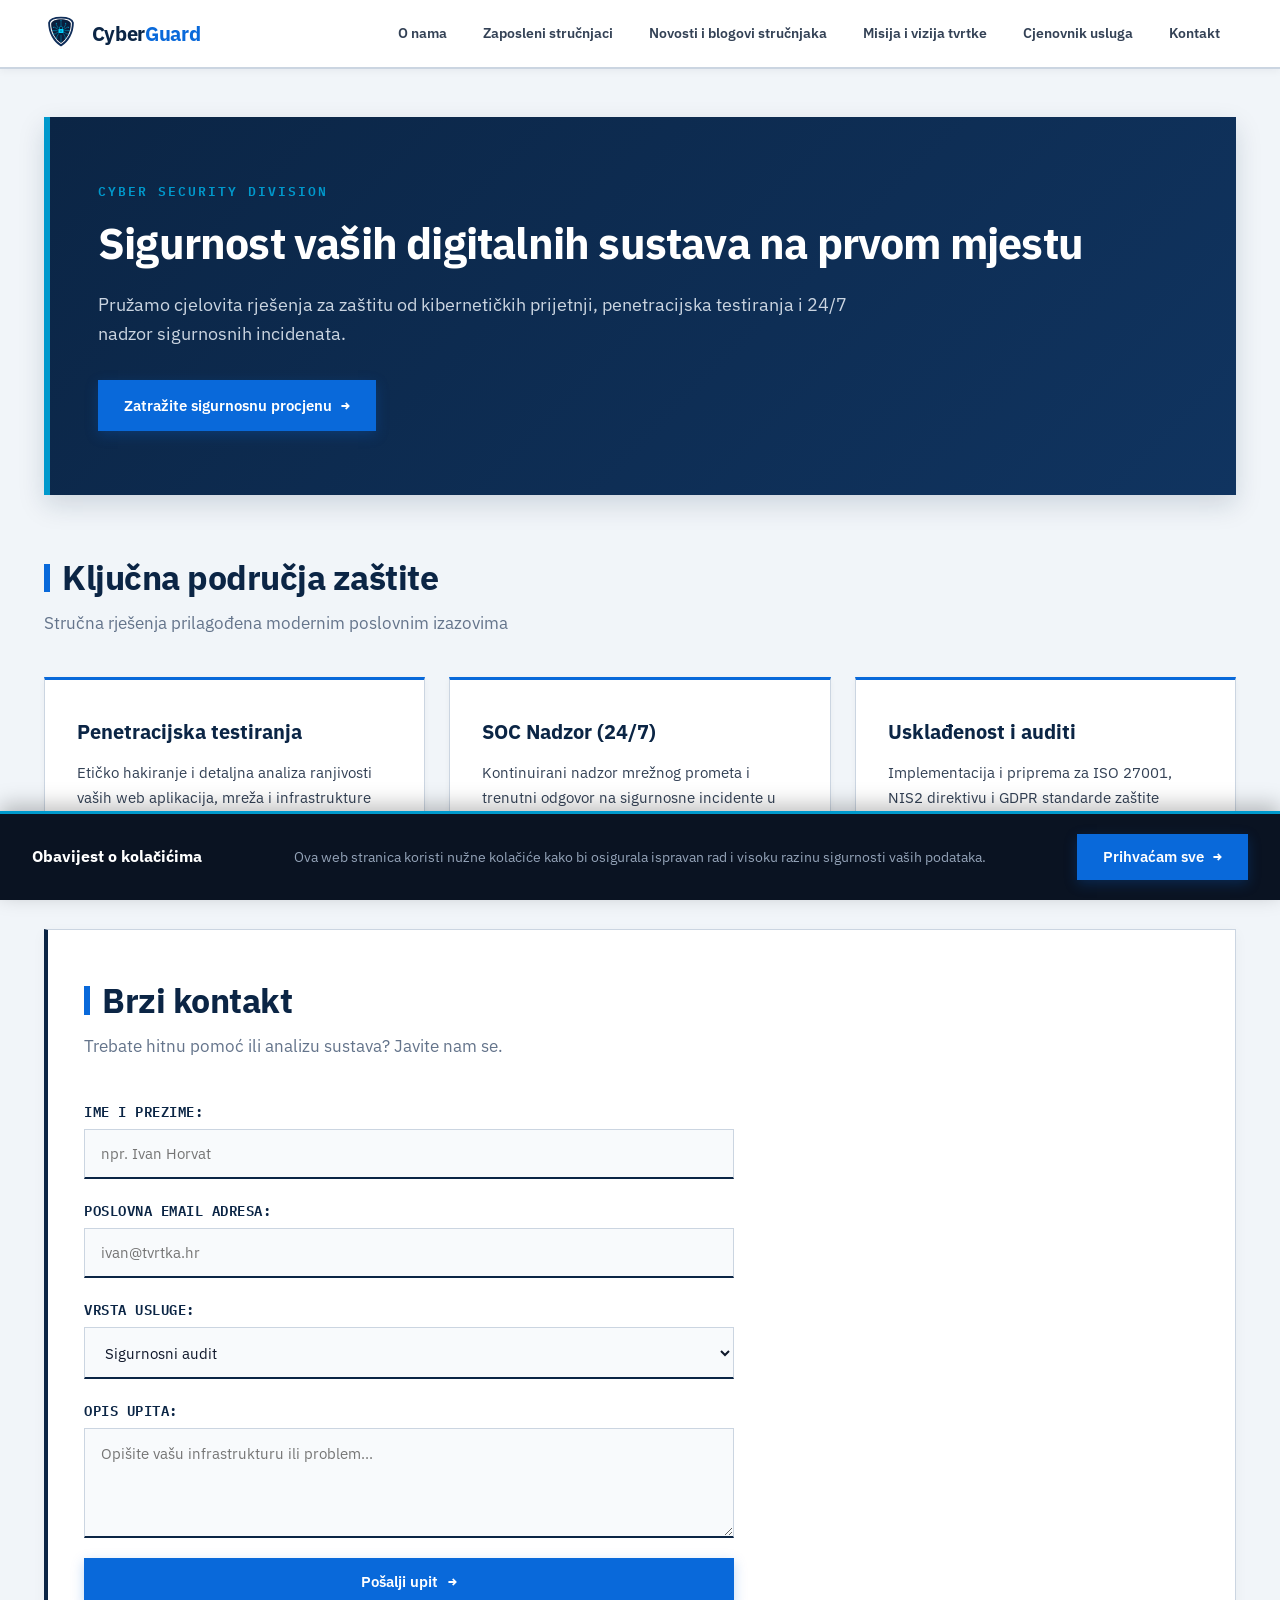
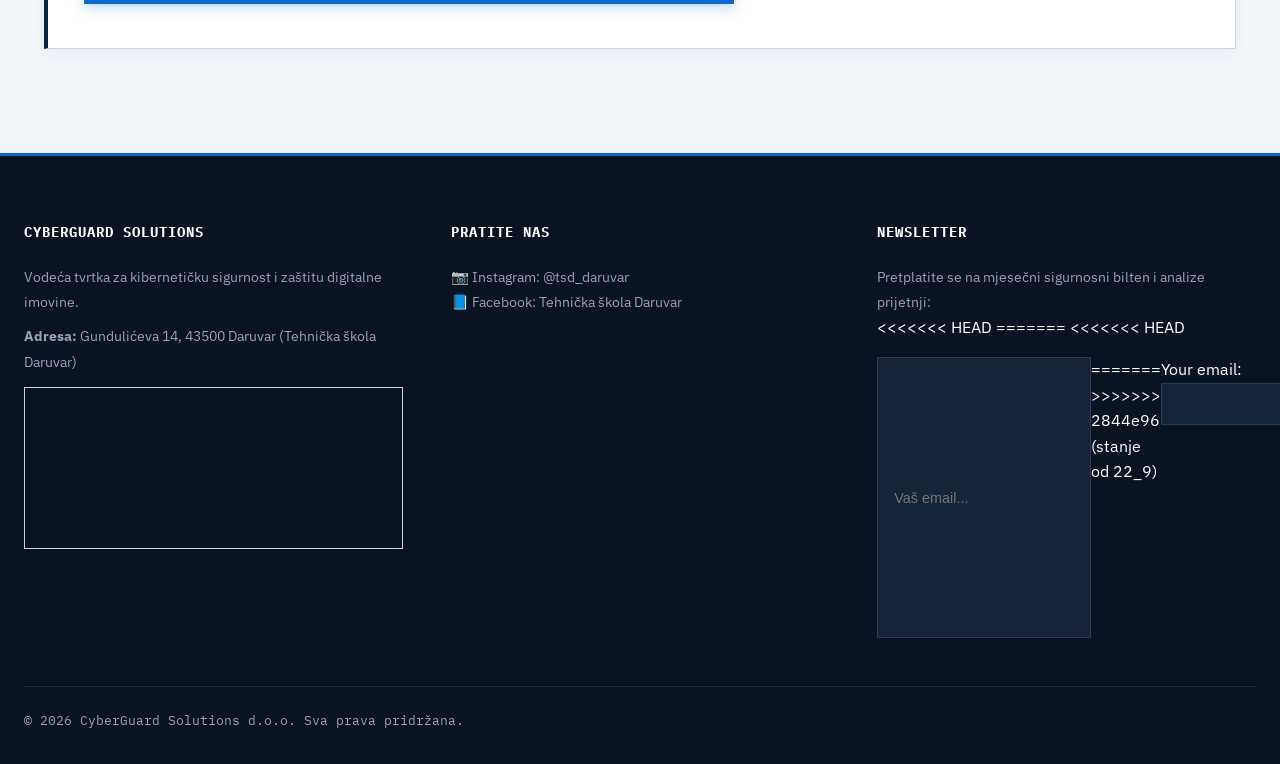
==== commit 062ad12c: "nakon konflikta" ====
--- a/index.html
+++ b/index.html
@@ -119,6 +119,13 @@
       <div class="footer-col">
         <h4>Newsletter</h4>
         <p>Pretplatite se na mjesečni sigurnosni bilten i analize prijetnji:</p>
+<<<<<<< HEAD
+=======
+<<<<<<< HEAD
+        <form class="newsletter-form" action="https://formspree.io/f/mnpqeynq" method="post">
+          <input type="email" placeholder="Vaš email..." required>
+=======
+>>>>>>> 2844e96 (stanje od 22_9)
         <form
         action="https://formspree.io/f/xgavklve"
         method="POST"
@@ -127,6 +134,10 @@
           Your email:
           <input type="email" name="email">
         </label>
+<<<<<<< HEAD
+=======
+>>>>>>> bb092f4 (proradio formspree)
+>>>>>>> 2844e96 (stanje od 22_9)
           <button type="submit" class="btn">Prijava</button>
         </form>
       </div>
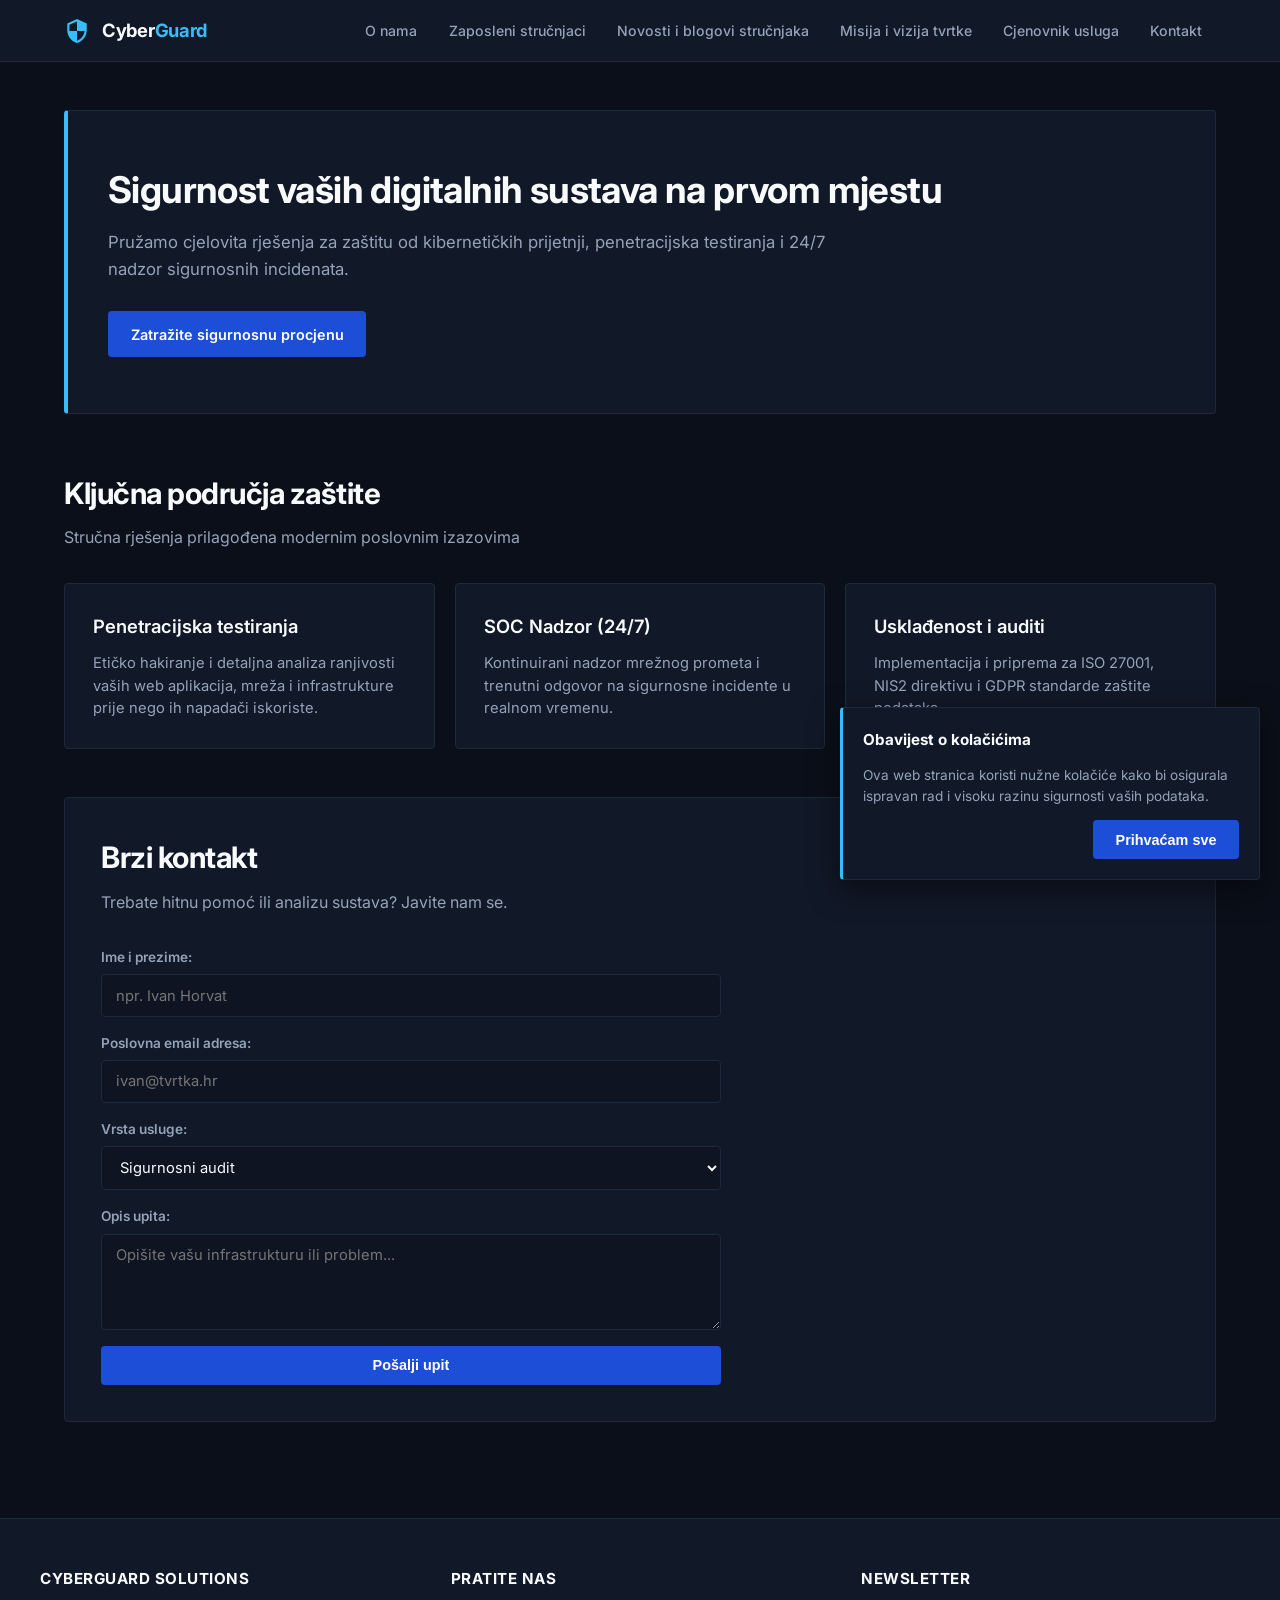
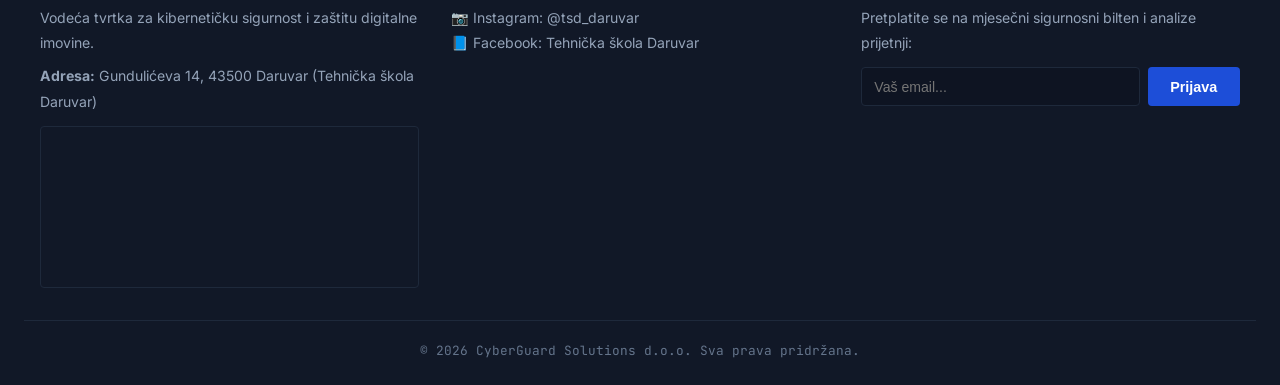
==== commit 5fbe39e0: "nova verzija 29_9" ====
--- a/index.html
+++ b/index.html
@@ -4,7 +4,6 @@
   <meta charset="UTF-8">
   <meta name="viewport" content="width=device-width, initial-scale=1.0">
   <title>CyberGuard Solutions | Informacijska Sigurnost</title>
-  <link rel="icon" type="image/svg+xml" href="img/cyberguard-logo.svg">
   <link rel="stylesheet" href="css/style.css">
 </head>
 <body>
@@ -13,7 +12,9 @@
   <header>
     <div class="header-container">
       <a href="index.html" class="logo-link">
-        <img src="img/cyberguard-logo.svg" alt="CyberGuard Logo" class="site-logo">
+        <svg viewBox="0 0 24 24">
+          <path d="M12 1L3 5v6c0 5.55 3.84 10.74 9 12 5.16-1.26 9-6.45 9-12V5l-9-4zm0 10.99h7c-.53 4.12-3.28 7.79-7 8.94V12H5V6.3l7-3.11v8.8z"/>
+        </svg>
         <span>Cyber<span class="logo-highlight">Guard</span></span>
       </a>
       <nav>
@@ -119,25 +120,8 @@
       <div class="footer-col">
         <h4>Newsletter</h4>
         <p>Pretplatite se na mjesečni sigurnosni bilten i analize prijetnji:</p>
-<<<<<<< HEAD
-=======
-<<<<<<< HEAD
-        <form class="newsletter-form" action="https://formspree.io/f/mnpqeynq" method="post">
+        <form action="https://formspree.io/f/mnpqeynq" class="newsletter-form">
           <input type="email" placeholder="Vaš email..." required>
-=======
->>>>>>> 2844e96 (stanje od 22_9)
-        <form
-        action="https://formspree.io/f/xgavklve"
-        method="POST"
-      >
-        <label>
-          Your email:
-          <input type="email" name="email">
-        </label>
-<<<<<<< HEAD
-=======
->>>>>>> bb092f4 (proradio formspree)
->>>>>>> 2844e96 (stanje od 22_9)
           <button type="submit" class="btn">Prijava</button>
         </form>
       </div>
--- a/css/style.css
+++ b/css/style.css
@@ -1,31 +1,22 @@
-@import url('https://fonts.googleapis.com/css2?family=IBM+Plex+Mono:wght@400;500;600&family=IBM+Plex+Sans:wght@400;500;600;700&display=swap');
+@import url('https://fonts.googleapis.com/css2?family=Inter:wght@400;500;600;700&family=JetBrains+Mono:wght@400;500;700&display=swap');
 
 :root {
-  /* Meka hladna paleta (umjesto blještave bijele) */
-  --bg-page: #f1f5f9;              /* Ugodna tehnička slate podloga */
-  --bg-surface: #ffffff;           /* Čisti paneli za sadržaj */
-  --bg-surface-subtle: #e2e8f0;    /* Sekundarni elementi i polja */
-  --bg-dark: #0a1322;              /* Duboka tamnoplava za podnožje */
-
-  /* Brend boje usklađene s novim logotipom */
-  --brand-navy: #0b2545;
-  --brand-blue: #0969da;
-  --brand-cyan: #0099cc;
-  --brand-hover: #0550ae;
-
-  /* Tipografija i tekst */
-  --text-main: #0f172a;
-  --text-body: #334155;
+  /* Stroga enterprise paleta: tamni ugljen, duboki škriljevac i precizna signalno plava */
+  --bg-primary: #0b0f19;
+  --bg-surface: #111827;
+  --bg-surface-elevated: #1a2234;
+  --bg-input: #0e1422;
+
+  --accent-primary: #1d4ed8;       /* Duboka industrijska plava */
+  --accent-highlight: #38bdf8;     /* Tehnička plava za detalje i linkove */
+  --accent-border: #1e293b;
+
+  --text-primary: #f8fafc;
+  --text-secondary: #94a3b8;
   --text-muted: #64748b;
-  --text-light: #ffffff;
-  --text-light-muted: #94a3b8;
-
-  /* Obrubi */
-  --border-color: #cbd5e1;
-  --border-subtle: #e2e8f0;
-
-  --font-sans: 'IBM Plex Sans', -apple-system, BlinkMacSystemFont, sans-serif;
-  --font-mono: 'IBM Plex Mono', Consolas, monospace;
+
+  --font-sans: 'Inter', -apple-system, BlinkMacSystemFont, 'Segoe UI', Roboto, sans-serif;
+  --font-mono: 'JetBrains Mono', Consolas, monospace;
 }
 
 * {
@@ -36,8 +27,8 @@
 
 body {
   font-family: var(--font-sans);
-  background-color: var(--bg-page);
-  color: var(--text-main);
+  background-color: var(--bg-primary);
+  color: var(--text-primary);
   line-height: 1.6;
   display: flex;
   flex-direction: column;
@@ -45,156 +36,119 @@
   -webkit-font-smoothing: antialiased;
 }
 
-/* 1. Header i navigacija */
+/* 1. Header i navigacija - čist, čistokrvan enterprise layout */
 header {
   background-color: var(--bg-surface);
-  border-bottom: 2px solid var(--border-color);
+  border-bottom: 1px solid var(--accent-border);
   position: sticky;
   top: 0;
   z-index: 100;
-  box-shadow: 0 2px 8px rgba(15, 23, 42, 0.05);
 }
 
 .header-container {
-  max-width: 1240px;
+  max-width: 1200px;
   margin: 0 auto;
   display: flex;
   justify-content: space-between;
   align-items: center;
-  padding: 0 1.5rem;
-  height: 4.2rem;
+  padding: 1rem 1.5rem;
 }
 
 .logo-link {
   display: flex;
   align-items: center;
-  gap: 0.85rem;
+  gap: 0.75rem;
   text-decoration: none;
-  color: var(--brand-navy);
+  color: var(--text-primary);
   font-weight: 700;
-  font-size: 1.25rem;
+  font-size: 1.15rem;
   letter-spacing: -0.3px;
 }
 
-.site-logo {
-  width: 34px;
-  height: 38px;
-  display: block;
-  object-fit: contain;
-}
-
 .logo-link svg {
-  width: 28px;
-  height: 28px;
-  fill: var(--brand-blue);
+  width: 26px;
+  height: 26px;
+  fill: var(--accent-highlight);
 }
 
 .logo-highlight {
-  color: var(--brand-blue);
+  color: var(--accent-highlight);
 }
 
 nav ul {
   display: flex;
   list-style: none;
-  height: 4.2rem;
   gap: 0.25rem;
+  flex-wrap: wrap;
 }
 
 nav a {
-  display: inline-flex;
-  align-items: center;
-  height: 100%;
   text-decoration: none;
-  color: var(--text-body);
-  font-weight: 600;
-  font-size: 0.9rem;
-  padding: 0 1rem;
-  border-bottom: 3px solid transparent;
-  transition: all 0.2s ease;
+  color: var(--text-secondary);
+  font-weight: 500;
+  font-size: 0.88rem;
+  padding: 0.5rem 0.85rem;
+  border-radius: 4px;
+  transition: color 0.15s ease, background-color 0.15s ease;
 }
 
 nav a:hover {
-  color: var(--brand-blue);
-  background-color: rgba(9, 105, 218, 0.05);
+  color: var(--text-primary);
+  background-color: var(--accent-border);
 }
 
 nav a.active {
-  color: var(--brand-blue);
-  border-bottom-color: var(--brand-blue);
-  background-color: rgba(9, 105, 218, 0.06);
+  color: #ffffff;
+  background-color: var(--accent-primary);
 }
 
 /* 2. Glavni raspored */
 main {
   flex: 1;
-  max-width: 1240px;
+  max-width: 1200px;
   width: 100%;
   margin: 0 auto;
   padding: 3rem 1.5rem;
 }
 
 .section-title {
-  font-size: 2.1rem;
+  font-size: 1.85rem;
   font-weight: 700;
-  color: var(--brand-navy);
+  color: var(--text-primary);
+  margin-bottom: 0.5rem;
   letter-spacing: -0.5px;
-  display: flex;
-  align-items: center;
-  gap: 0.75rem;
-}
-
-.section-title::before {
-  content: "";
-  display: inline-block;
-  width: 6px;
-  height: 1.8rem;
-  background-color: var(--brand-blue);
 }
 
 .section-subtitle {
-  color: var(--text-muted);
+  color: var(--text-secondary);
+  margin-bottom: 2rem;
+  font-size: 1rem;
+}
+
+/* 3. Hero sekcija - fokusirana i ozbiljna, bez šarenih balona */
+.hero {
+  background-color: var(--bg-surface);
+  border: 1px solid var(--accent-border);
+  border-left: 4px solid var(--accent-highlight);
+  border-radius: 4px;
+  padding: 3.5rem 2.5rem;
+  margin-bottom: 3.5rem;
+}
+
+.hero h1 {
+  font-size: 2.3rem;
+  font-weight: 700;
+  line-height: 1.25;
+  margin-bottom: 1rem;
+  color: var(--text-primary);
+  letter-spacing: -0.6px;
+}
+
+.hero p {
   font-size: 1.05rem;
-  margin-top: 0.35rem;
-  margin-bottom: 2.5rem;
-}
-
-/* 3. Hero sekcija - dinamična s mekom plavkastom pozadinom */
-.hero {
-  background: linear-gradient(135deg, #0b2545 0%, #103460 100%);
-  color: #ffffff;
-  padding: 4rem 3rem;
-  margin-bottom: 3.5rem;
-  border-left: 6px solid var(--brand-cyan);
-  box-shadow: 0 10px 25px rgba(11, 37, 69, 0.15);
-  position: relative;
-}
-
-.hero::before {
-  content: "CYBER SECURITY DIVISION";
-  display: block;
-  font-family: var(--font-mono);
-  font-size: 0.8rem;
-  letter-spacing: 2px;
-  color: var(--brand-cyan);
-  margin-bottom: 1rem;
-  font-weight: 600;
-}
-
-.hero h1 {
-  font-size: 2.7rem;
-  font-weight: 700;
-  line-height: 1.2;
-  margin-bottom: 1.25rem;
-  letter-spacing: -0.8px;
-  color: #ffffff;
-}
-
-.hero p {
-  font-size: 1.15rem;
-  line-height: 1.6;
-  color: #cbd5e1;
-  max-width: 780px;
-  margin-bottom: 2rem;
+  color: var(--text-secondary);
+  max-width: 750px;
+  margin-bottom: 1.75rem;
 }
 
 /* 4. Gumbi */
@@ -202,182 +156,160 @@
   display: inline-flex;
   align-items: center;
   justify-content: center;
-  gap: 0.6rem;
-  background-color: var(--brand-blue);
+  background-color: var(--accent-primary);
   color: #ffffff;
-  padding: 0.85rem 1.6rem;
-  font-family: var(--font-sans);
+  padding: 0.65rem 1.35rem;
   font-weight: 600;
-  font-size: 0.92rem;
-  border: none;
+  font-size: 0.9rem;
+  border-radius: 4px;
   text-decoration: none;
+  border: 1px solid transparent;
   cursor: pointer;
-  box-shadow: 0 4px 12px rgba(9, 105, 218, 0.25);
-  transition: all 0.2s ease;
-}
-
-.btn::after {
-  content: "→";
-  font-family: var(--font-mono);
-  font-weight: bold;
+  transition: background-color 0.15s ease, border-color 0.15s ease;
 }
 
 .btn:hover {
-  background-color: var(--brand-hover);
-  box-shadow: 0 6px 16px rgba(9, 105, 218, 0.35);
-  transform: translateY(-1px);
-}
-
-/* 5. Kartice - čisti bijeli paneli na slate pozadini s plavim vrhom */
+  background-color: #1e40af;
+  border-color: var(--accent-highlight);
+}
+
+/* 5. Kartice - ravni rubovi i precizni obrubi */
 .grid-container {
   display: grid;
   grid-template-columns: repeat(auto-fit, minmax(320px, 1fr));
-  gap: 1.5rem;
-  margin-bottom: 3.5rem;
+  gap: 1.25rem;
+  margin-bottom: 3rem;
 }
 
 .card {
   background-color: var(--bg-surface);
-  border: 1px solid var(--border-color);
-  border-top: 3px solid var(--brand-blue);
-  padding: 2.25rem 2rem;
-  box-shadow: 0 2px 6px rgba(15, 23, 42, 0.04);
-  transition: transform 0.2s ease, box-shadow 0.2s ease, border-top-color 0.2s ease;
-  display: flex;
-  flex-direction: column;
+  border: 1px solid var(--accent-border);
+  border-radius: 4px;
+  padding: 1.75rem;
+  transition: border-color 0.2s ease, background-color 0.2s ease;
 }
 
 .card:hover {
-  transform: translateY(-3px);
-  border-top-color: var(--brand-cyan);
-  box-shadow: 0 10px 20px rgba(15, 23, 42, 0.08);
+  border-color: var(--text-muted);
+  background-color: var(--bg-surface-elevated);
 }
 
 .card h3 {
-  font-size: 1.25rem;
-  font-weight: 700;
-  color: var(--brand-navy);
-  margin-bottom: 0.75rem;
+  color: var(--text-primary);
+  margin-bottom: 0.65rem;
+  font-size: 1.15rem;
+  font-weight: 600;
 }
 
 .card p {
-  color: var(--text-body);
-  font-size: 0.95rem;
-  line-height: 1.65;
+  color: var(--text-secondary);
+  font-size: 0.92rem;
+  line-height: 1.55;
 }
 
 .card small {
   font-family: var(--font-mono);
-  font-size: 0.78rem;
-  color: var(--brand-blue) !important;
-  font-weight: 600;
+  font-size: 0.8rem;
+  color: var(--accent-highlight) !important;
 }
 
 /* 6. Forme */
 .form-section {
   background-color: var(--bg-surface);
-  border: 1px solid var(--border-color);
-  border-left: 4px solid var(--brand-navy);
-  padding: 2.75rem 2.25rem;
-  margin-bottom: 3.5rem;
-  box-shadow: 0 4px 14px rgba(15, 23, 42, 0.04);
+  border: 1px solid var(--accent-border);
+  border-radius: 4px;
+  padding: 2.25rem;
+  margin-bottom: 3rem;
 }
 
 .contact-form {
   display: grid;
-  gap: 1.25rem;
-  max-width: 650px;
+  gap: 1rem;
+  max-width: 620px;
 }
 
 .form-group {
   display: flex;
   flex-direction: column;
-  gap: 0.45rem;
+  gap: 0.35rem;
 }
 
 .form-group label {
   font-size: 0.85rem;
   font-weight: 600;
-  color: var(--brand-navy);
-  text-transform: uppercase;
-  letter-spacing: 0.5px;
-  font-family: var(--font-mono);
+  color: var(--text-secondary);
 }
 
 .form-group input,
 .form-group textarea,
 .form-group select {
-  background-color: #f8fafc;
-  border: 1px solid var(--border-color);
-  border-bottom: 2px solid var(--brand-navy);
-  padding: 0.85rem 1rem;
-  color: var(--text-main);
-  font-family: var(--font-sans);
-  font-size: 0.95rem;
-  transition: all 0.2s ease;
+  background-color: var(--bg-input);
+  border: 1px solid var(--accent-border);
+  border-radius: 4px;
+  padding: 0.7rem 0.9rem;
+  color: var(--text-primary);
+  font-family: inherit;
+  font-size: 0.92rem;
+  transition: border-color 0.15s ease;
 }
 
 .form-group input:focus,
 .form-group textarea:focus,
 .form-group select:focus {
   outline: none;
-  background-color: #ffffff;
-  border-color: var(--brand-blue);
-  border-bottom-color: var(--brand-blue);
-  box-shadow: 0 0 0 3px rgba(9, 105, 218, 0.12);
+  border-color: var(--accent-highlight);
 }
 
 /* 7. Cjenik kartice */
 .price-card {
-  border-top: 4px solid var(--brand-navy);
-}
-
-.price-card:hover {
-  border-top-color: var(--brand-blue);
+  border-top: 3px solid var(--accent-highlight);
+  display: flex;
+  flex-direction: column;
 }
 
 .price-tag {
-  font-size: 2.3rem;
+  font-size: 2rem;
   font-weight: 700;
-  color: var(--brand-navy);
-  margin: 1.25rem 0;
+  color: var(--text-primary);
+  margin: 1rem 0;
   font-family: var(--font-mono);
 }
 
 .price-card ul {
   list-style: none;
-  margin: 1.5rem 0 2rem;
+  margin: 1.25rem 0 1.75rem;
+  text-align: left;
   flex: 1;
 }
 
 .price-card li {
-  padding: 0.6rem 0;
-  border-bottom: 1px solid var(--border-subtle);
-  color: var(--text-body);
-  font-size: 0.9rem;
+  padding: 0.45rem 0;
+  border-bottom: 1px solid var(--accent-border);
+  color: var(--text-secondary);
+  font-size: 0.88rem;
   display: flex;
   align-items: center;
-  gap: 0.6rem;
+  gap: 0.5rem;
 }
 
 .price-card li::before {
-  content: "✔";
-  color: var(--brand-blue);
-  font-size: 0.85rem;
+  content: "→";
+  color: var(--accent-highlight);
+  font-family: var(--font-mono);
 }
 
 /* 8. Karta */
 .map-container,
 .footer-map-container {
-  border: 1px solid var(--border-color);
+  border: 1px solid var(--accent-border);
+  border-radius: 4px;
   overflow: hidden;
   margin-top: 0.75rem;
-  box-shadow: 0 2px 8px rgba(0, 0, 0, 0.06);
 }
 
 .map-container iframe {
   width: 100% !important;
-  height: 380px !important;
+  height: 360px !important;
   display: block;
 }
 
@@ -387,148 +319,123 @@
   display: block;
 }
 
-/* 9. Podnožje - tamnoplavo, autoritativno */
+/* 9. Podnožje */
 footer {
-  background-color: var(--bg-dark);
-  color: var(--text-light);
-  padding: 4rem 1.5rem 2rem;
+  background-color: var(--bg-surface);
+  border-top: 1px solid var(--accent-border);
+  padding: 3rem 1.5rem 1.5rem;
   margin-top: auto;
-  border-top: 3px solid var(--brand-blue);
 }
 
 .footer-container {
-  max-width: 1240px;
+  max-width: 1200px;
   margin: 0 auto;
   display: grid;
   grid-template-columns: repeat(auto-fit, minmax(260px, 1fr));
-  gap: 3rem;
-  margin-bottom: 3rem;
+  gap: 2rem;
+  margin-bottom: 2rem;
 }
 
 .footer-col h4 {
-  color: #ffffff;
-  font-size: 0.9rem;
+  color: var(--text-primary);
+  margin-bottom: 0.85rem;
+  font-size: 0.95rem;
   font-weight: 700;
   text-transform: uppercase;
-  letter-spacing: 1px;
-  font-family: var(--font-mono);
-  margin-bottom: 1.25rem;
+  letter-spacing: 0.5px;
 }
 
 .footer-col p,
 .footer-col a {
-  color: var(--text-light-muted);
-  font-size: 0.9rem;
+  color: var(--text-secondary);
+  font-size: 0.88rem;
   text-decoration: none;
   line-height: 1.8;
-  transition: color 0.15s ease;
 }
 
 .footer-col a:hover {
-  color: var(--brand-cyan);
+  color: var(--accent-highlight);
   text-decoration: underline;
 }
 
 .newsletter-form {
   display: flex;
-  gap: 0;
-  margin-top: 1rem;
+  gap: 0.5rem;
+  margin-top: 0.75rem;
 }
 
 .newsletter-form input {
-  background-color: #162438;
-  border: 1px solid #2a3c58;
-  padding: 0.75rem 1rem;
-  color: #ffffff;
+  background-color: var(--bg-input);
+  border: 1px solid var(--accent-border);
+  border-radius: 4px;
+  padding: 0.6rem 0.75rem;
+  color: var(--text-primary);
   flex: 1;
-  font-size: 0.9rem;
+  font-size: 0.88rem;
 }
 
 .newsletter-form input:focus {
   outline: none;
-  border-color: var(--brand-cyan);
-}
-
-.newsletter-form .btn {
-  padding: 0.75rem 1.25rem;
-  box-shadow: none;
+  border-color: var(--accent-highlight);
 }
 
 .footer-bottom {
-  border-top: 1px solid rgba(255, 255, 255, 0.1);
-  padding-top: 1.5rem;
-  text-align: left;
-  max-width: 1240px;
-  margin: 0 auto;
+  border-top: 1px solid var(--accent-border);
+  padding-top: 1.25rem;
+  text-align: center;
   font-size: 0.8rem;
-  color: var(--text-light-muted);
+  color: var(--text-muted);
   font-family: var(--font-mono);
 }
 
-/* 10. Obavijest o kolačićima */
+/* 10. Kolačići */
 .cookie-banner {
   position: fixed;
-  bottom: 0;
-  left: 0;
-  right: 0;
-  max-width: 100%;
-  background-color: var(--bg-dark);
-  color: #ffffff;
-  border-top: 3px solid var(--brand-cyan);
-  padding: 1.25rem 2rem;
+  bottom: 1.25rem;
+  right: 1.25rem;
+  max-width: 420px;
+  background-color: var(--bg-surface);
+  border: 1px solid var(--accent-border);
+  border-left: 3px solid var(--accent-highlight);
+  padding: 1.25rem;
+  border-radius: 4px;
+  box-shadow: 0 10px 30px rgba(0, 0, 0, 0.5);
   z-index: 1000;
   display: flex;
-  justify-content: space-between;
-  align-items: center;
-  gap: 1.5rem;
-  box-shadow: 0 -6px 20px rgba(0, 0, 0, 0.25);
+  flex-direction: column;
+  gap: 0.75rem;
 }
 
 .cookie-banner h4 {
-  font-size: 1rem;
-  font-weight: 700;
-  color: #ffffff;
+  font-size: 0.95rem;
+  color: var(--text-primary);
 }
 
 .cookie-banner p {
-  font-size: 0.9rem;
-  color: var(--text-light-muted);
+  font-size: 0.85rem;
+  color: var(--text-secondary);
 }
 
 .cookie-actions {
   display: flex;
-  gap: 0.5rem;
+  justify-content: flex-end;
 }
 
 .hidden {
   display: none !important;
 }
 
-/* 11. Responzivnost */
+/* Responzivnost */
 @media (max-width: 768px) {
   .header-container {
     flex-direction: column;
-    height: auto;
-    padding: 1rem;
     align-items: flex-start;
-  }
-  nav ul {
-    height: auto;
-    flex-wrap: wrap;
-    margin-top: 0.75rem;
-  }
-  nav a {
-    padding: 0.5rem 0.75rem;
-    height: auto;
+    gap: 1rem;
   }
   .hero {
-    padding: 2.5rem 1.5rem;
+    padding: 2rem 1.25rem;
   }
   .hero h1 {
-    font-size: 2rem;
+    font-size: 1.75rem;
   }
-  .cookie-banner {
-    flex-direction: column;
-    align-items: flex-start;
-  }
-}
+}
